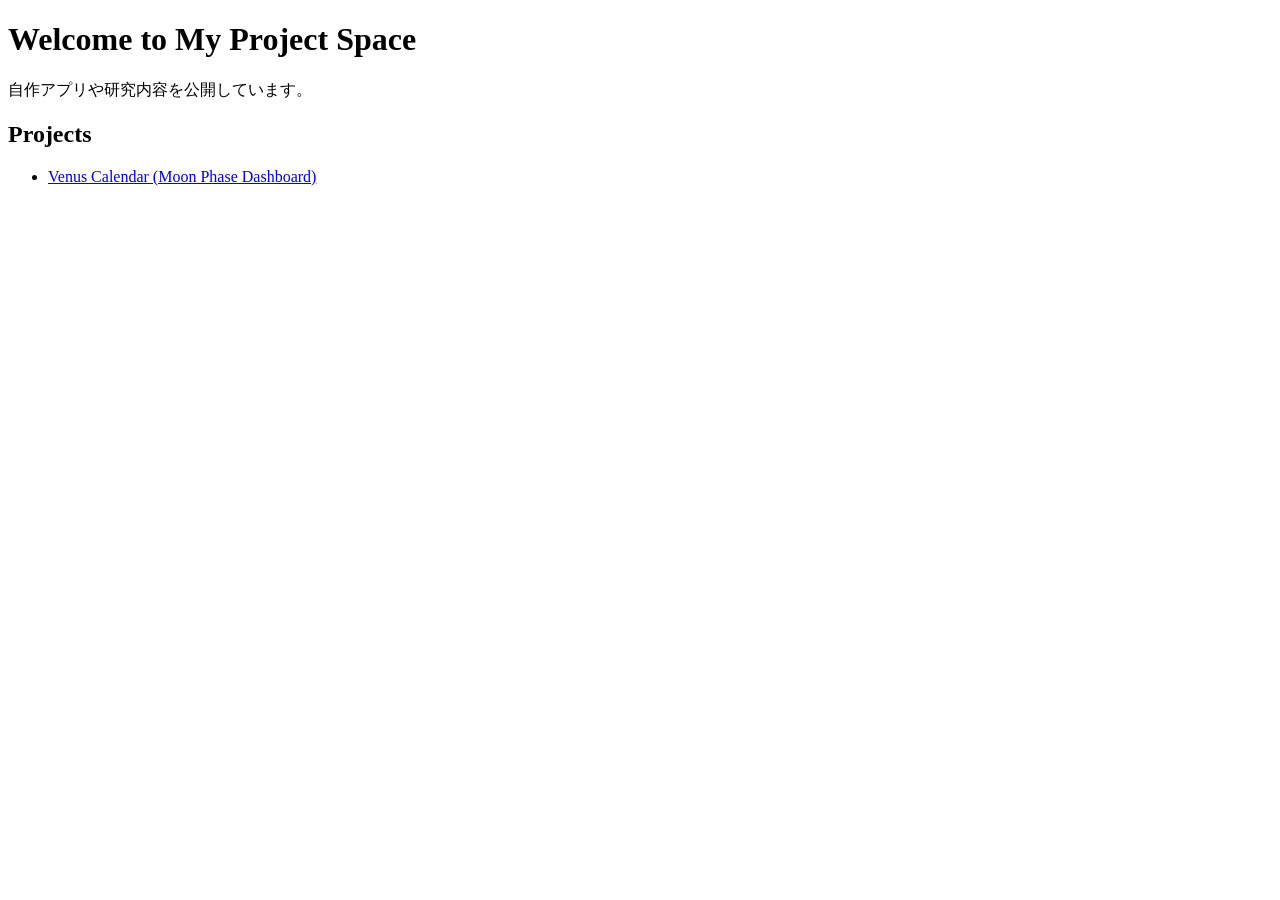
==== index.html @ c0a85e3a "Create index.html" ====
<!DOCTYPE html>
<html lang="ja">
<head>
    <meta charset="UTF-8">
    <title>Gambaranai's Portfolio</title>
    <script async src="https://pagead2.googlesyndication.com/pagead/js/adsbygoogle.js?client=ca-pub-XXXXXXXXXXXXXXXX"
     crossorigin="anonymous"></script>
</head>
<body>
    <h1>Welcome to My Project Space</h1>
    <p>自作アプリや研究内容を公開しています。</p>
    
    <h2>Projects</h2>
    <ul>
        <li><a href="https://gambaranai.github.io/Venus-Calendar/">Venus Calendar (Moon Phase Dashboard)</a></li>
    </ul>
</body>
</html>
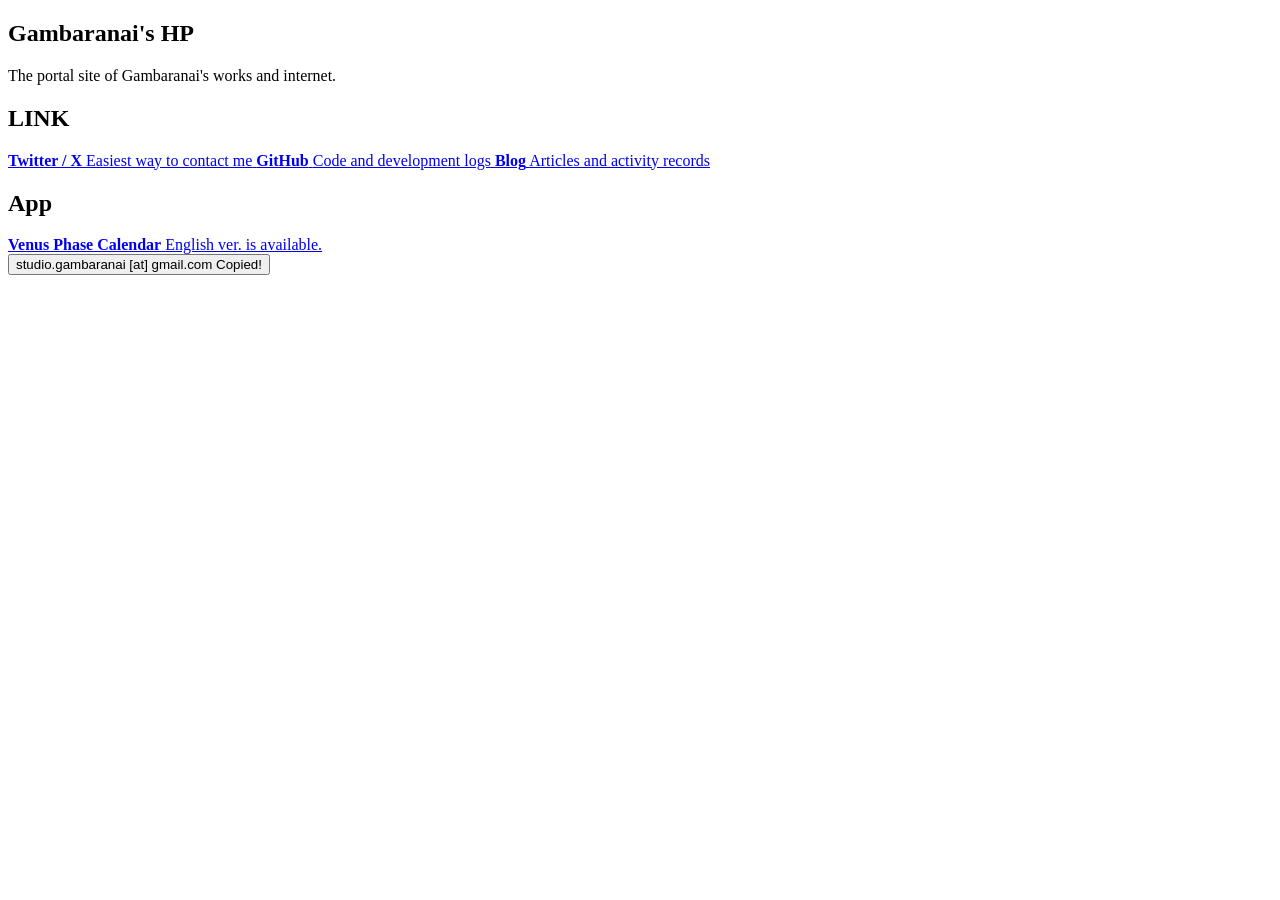
==== commit 97621ce8: "Add files via upload" ====
--- a/index.html
+++ b/index.html
@@ -1,18 +1,82 @@
 <!DOCTYPE html>
 <html lang="ja">
+
 <head>
     <meta charset="UTF-8">
-    <title>Gambaranai's Portfolio</title>
+    <meta name="viewport" content="width=device-width, initial-scale=1.0">
+    <title>Gambaranai's HP</title>
+    <link rel="stylesheet" href="style.css">
     <script async src="https://pagead2.googlesyndication.com/pagead/js/adsbygoogle.js?client=ca-pub-XXXXXXXXXXXXXXXX"
-     crossorigin="anonymous"></script>
+        crossorigin="anonymous"></script>
 </head>
+
 <body>
-    <h1>Welcome to My Project Space</h1>
-    <p>自作アプリや研究内容を公開しています。</p>
-    
-    <h2>Projects</h2>
-    <ul>
-        <li><a href="https://gambaranai.github.io/Venus-Calendar/">Venus Calendar (Moon Phase Dashboard)</a></li>
-    </ul>
+    <main class="wrap">
+        <section class="hero">
+            <h1>Gambaranai's HP</h1>
+            <p class="lead">The portal site of Gambaranai's works and internet.</p>
+
+            <section class="panel">
+                <h2>LINK</h2>
+                <div class="card-grid">
+                    <a class="link-card card-twitter" href="https://x.com/_Gambaranai_2" target="_blank"
+                        rel="noopener noreferrer">
+                        <strong>Twitter / X</strong>
+                        <span>Easiest way to contact me</span>
+                    </a>
+
+                    <a class="link-card card-github" href="https://github.com/gambaranai" target="_blank"
+                        rel="noopener noreferrer">
+                        <strong>GitHub</strong>
+                        <span>Code and development logs</span>
+                    </a>
+
+                    <a class="link-card card-blog" href="https://gambaranai-2.themedia.jp/" target="_blank"
+                        rel="noopener noreferrer">
+                        <strong>Blog</strong>
+                        <span>Articles and activity records</span>
+                    </a>
+                </div>
+            </section>
+
+            <section class="panel apps-panel">
+                <h2>App</h2>
+                <div class="card-grid">
+                    <a class="link-card" href="https://gambaranai.github.io/Venus-Calendar/" target="_blank"
+                        rel="noopener noreferrer">
+                        <strong>Venus Phase Calendar</strong>
+                        <span>English ver. is available.</span>
+                    </a>
+                </div>
+            </section>
+
+            <footer class="contact-footer">
+                <button class="email-copy-btn" id="emailCopyBtn" data-email="studio.gambaranai@gmail.com">
+                    <span class="email-text">studio.gambaranai [at] gmail.com</span>
+                    <span class="copy-feedback" id="copyFeedback">Copied!</span>
+                </button>
+            </footer>
+        </section>
+    </main>
+
+    <script>
+        const emailBtn = document.getElementById('emailCopyBtn');
+        const feedback = document.getElementById('copyFeedback');
+
+        emailBtn.addEventListener('click', () => {
+            const emailToCopy = emailBtn.getAttribute('data-email');
+            navigator.clipboard.writeText(emailToCopy).then(() => {
+                emailBtn.classList.add('copied');
+                feedback.classList.add('show');
+                setTimeout(() => {
+                    emailBtn.classList.remove('copied');
+                    feedback.classList.remove('show');
+                }, 2000);
+            }).catch(err => {
+                console.error('Failed to copy text: ', err);
+            });
+        });
+    </script>
 </body>
-</html>
+
+</html>
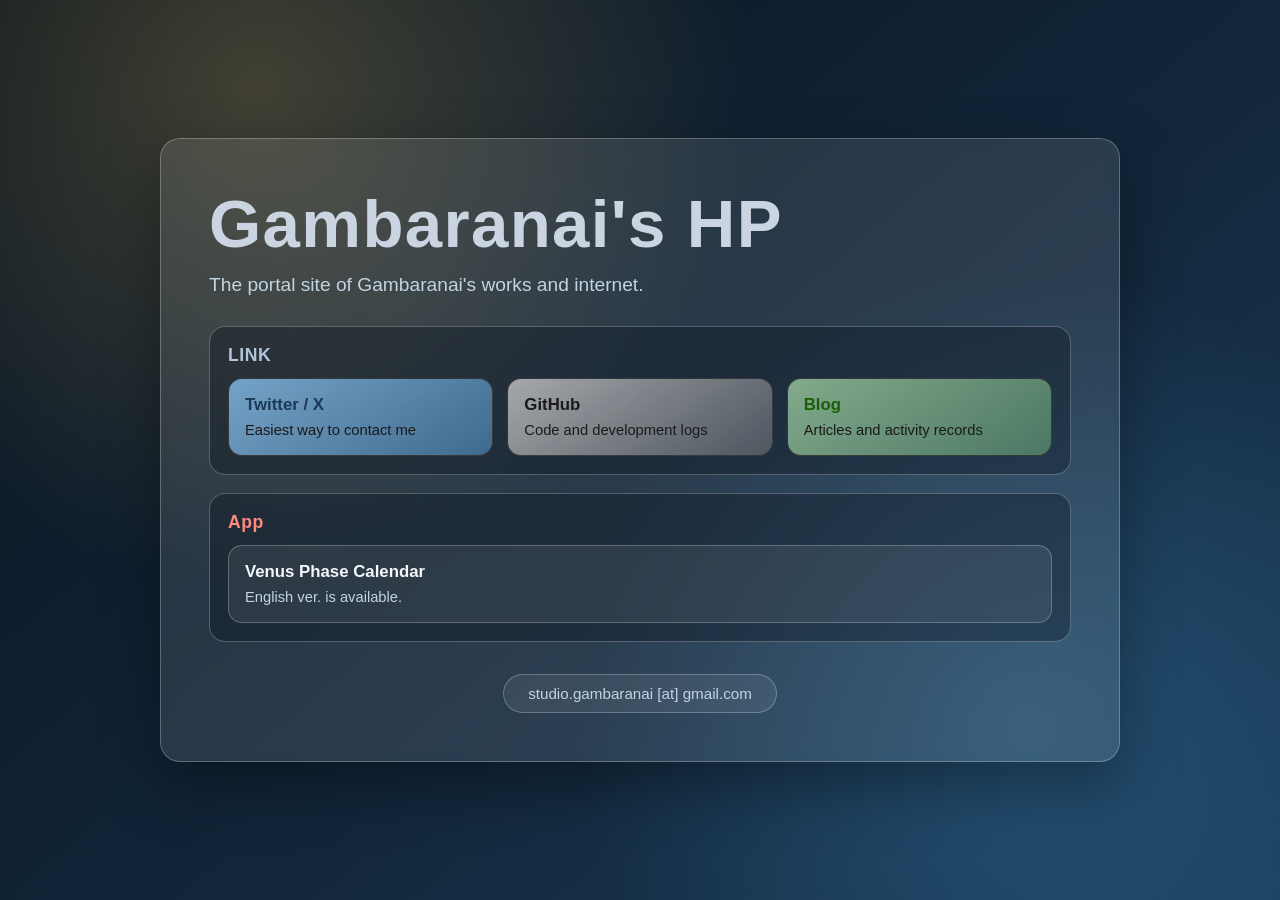
==== commit 4e8cdd19: "Add files via upload" ====
--- a/index.html
+++ b/index.html
@@ -6,7 +6,7 @@
     <meta name="viewport" content="width=device-width, initial-scale=1.0">
     <title>Gambaranai's HP</title>
     <link rel="stylesheet" href="style.css">
-    <script async src="https://pagead2.googlesyndication.com/pagead/js/adsbygoogle.js?client=ca-pub-XXXXXXXXXXXXXXXX"
+    <script async src="https://pagead2.googlesyndication.com/pagead/js/adsbygoogle.js?client=ca-pub-9743350076407561"
         crossorigin="anonymous"></script>
 </head>
 
--- a/style.css
+++ b/style.css
@@ -0,0 +1,223 @@
+:root {
+    --bg-deep: #09131d;
+    --bg-mid: #12263a;
+    --bg-light: #1b3d5a;
+    --text-main: #f3f7fa;
+    --text-sub: #c2d4e2;
+    --accent: #ffd166;
+    --card: rgba(255, 255, 255, 0.1);
+    --card-border: rgba(255, 255, 255, 0.25);
+}
+
+* {
+    box-sizing: border-box;
+}
+
+body {
+    margin: 0;
+    min-height: 100vh;
+    color: var(--text-main);
+    font-family: "Segoe UI", "Hiragino Kaku Gothic ProN", "Meiryo", sans-serif;
+    background:
+        radial-gradient(circle at 20% 10%, rgba(255, 209, 102, 0.22), transparent 38%),
+        radial-gradient(circle at 80% 80%, rgba(85, 187, 255, 0.2), transparent 36%),
+        linear-gradient(140deg, var(--bg-deep), var(--bg-mid) 56%, var(--bg-light));
+    display: grid;
+    place-items: center;
+    padding: 24px;
+}
+
+.wrap {
+    width: min(960px, 100%);
+    backdrop-filter: blur(6px);
+}
+
+.hero {
+    border: 1px solid var(--card-border);
+    background: var(--card);
+    border-radius: 20px;
+    padding: clamp(24px, 5vw, 48px);
+    box-shadow: 0 24px 60px rgba(0, 0, 0, 0.35);
+    animation: rise 800ms ease both;
+}
+
+h1 {
+    margin: 0;
+    font-size: clamp(2.1rem, 8vw, 4.2rem);
+    letter-spacing: 0.02em;
+    line-height: 1.1;
+    color: #cbd5e1;
+}
+
+.lead {
+    margin: 14px 0 30px;
+    color: var(--text-sub);
+    font-size: clamp(1rem, 2.6vw, 1.2rem);
+}
+
+.panel {
+    border: 1px solid var(--card-border);
+    border-radius: 16px;
+    padding: 18px;
+    background: rgba(9, 19, 29, 0.35);
+}
+
+.panel + .panel {
+    margin-top: 18px;
+}
+
+h2 {
+    margin: 0 0 12px;
+    font-size: 1.1rem;
+    letter-spacing: 0.03em;
+    color: #b0c4de;
+}
+
+.apps-panel h2 {
+    color: #ff8a80;
+}
+
+.card-grid {
+    display: grid;
+    grid-template-columns: repeat(auto-fit, minmax(210px, 1fr));
+    gap: 14px;
+}
+
+.apps-panel .card-grid {
+    grid-template-columns: repeat(auto-fit, minmax(250px, 1fr));
+}
+
+.link-card {
+    display: block;
+    text-decoration: none;
+    color: var(--text-main);
+    border: 1px solid var(--card-border);
+    border-radius: 14px;
+    padding: 16px;
+    background: rgba(255, 255, 255, 0.08);
+    transition: transform 180ms ease, border-color 180ms ease, background 180ms ease;
+}
+
+.link-card:hover {
+    transform: translateY(-4px);
+    border-color: var(--accent);
+    background: rgba(255, 255, 255, 0.14);
+}
+
+.link-card strong {
+    display: block;
+    font-size: 1.05rem;
+    margin-bottom: 6px;
+}
+
+.link-card span {
+    color: var(--text-sub);
+    font-size: 0.92rem;
+}
+
+.card-twitter {
+    border-color: rgba(50, 50, 50, 0.9);
+    background: linear-gradient(145deg, rgba(144, 202, 249, 0.75), rgba(100, 181, 246, 0.45));
+}
+
+.card-twitter strong{
+    color: #1b3a56;
+}
+.card-twitter span {
+    color: #1a1a1a;
+}
+
+.card-github {
+    border-color: rgba(50, 50, 50, 0.9);
+    background: linear-gradient(145deg, rgba(210, 210, 210, 0.75), rgba(135, 135, 135, 0.45));
+}
+
+.card-github strong,
+.card-github span {
+    color: #1a1a1a;
+}
+
+.card-blog {
+    border-color: rgba(50, 50, 50, 0.9);
+    background: linear-gradient(145deg, rgba(165, 214, 167, 0.75), rgba(129, 199, 132, 0.45));
+}
+
+.card-blog strong
+{
+    color: #1d5f08;
+}
+.card-blog span {
+    color: #1a1a1a;
+}
+
+.card-app {
+    border-color: rgba(50, 50, 50, 0.9);
+    background: linear-gradient(145deg, rgba(210, 210, 210, 0.75), rgba(135, 135, 135, 0.45));
+}
+
+@keyframes rise {
+    from {
+        opacity: 0;
+        transform: translateY(18px);
+    }
+
+    to {
+        opacity: 1;
+        transform: translateY(0);
+    }
+}
+
+.contact-footer {
+    margin-top: 32px;
+    text-align: center;
+}
+
+.email-copy-btn {
+    position: relative;
+    background: rgba(255, 255, 255, 0.08);
+    border: 1px solid var(--card-border);
+    border-radius: 30px;
+    padding: 10px 24px;
+    color: var(--text-sub);
+    font-size: 0.95rem;
+    font-family: inherit;
+    cursor: pointer;
+    transition: all 200ms ease;
+    overflow: hidden;
+    display: inline-flex;
+    align-items: center;
+    justify-content: center;
+    min-width: 260px;
+}
+
+.email-copy-btn:hover {
+    background: rgba(255, 255, 255, 0.14);
+    border-color: #b0c4de;
+    color: var(--text-main);
+    transform: translateY(-2px);
+}
+
+.email-text {
+    transition: opacity 200ms ease;
+}
+
+.copy-feedback {
+    position: absolute;
+    top: 50%;
+    left: 50%;
+    transform: translate(-50%, -50%);
+    opacity: 0;
+    color: #81c784;
+    font-weight: bold;
+    pointer-events: none;
+    transition: opacity 200ms ease;
+    letter-spacing: 0.05em;
+}
+
+.copy-feedback.show {
+    opacity: 1;
+}
+
+.email-copy-btn.copied .email-text {
+    opacity: 0;
+}
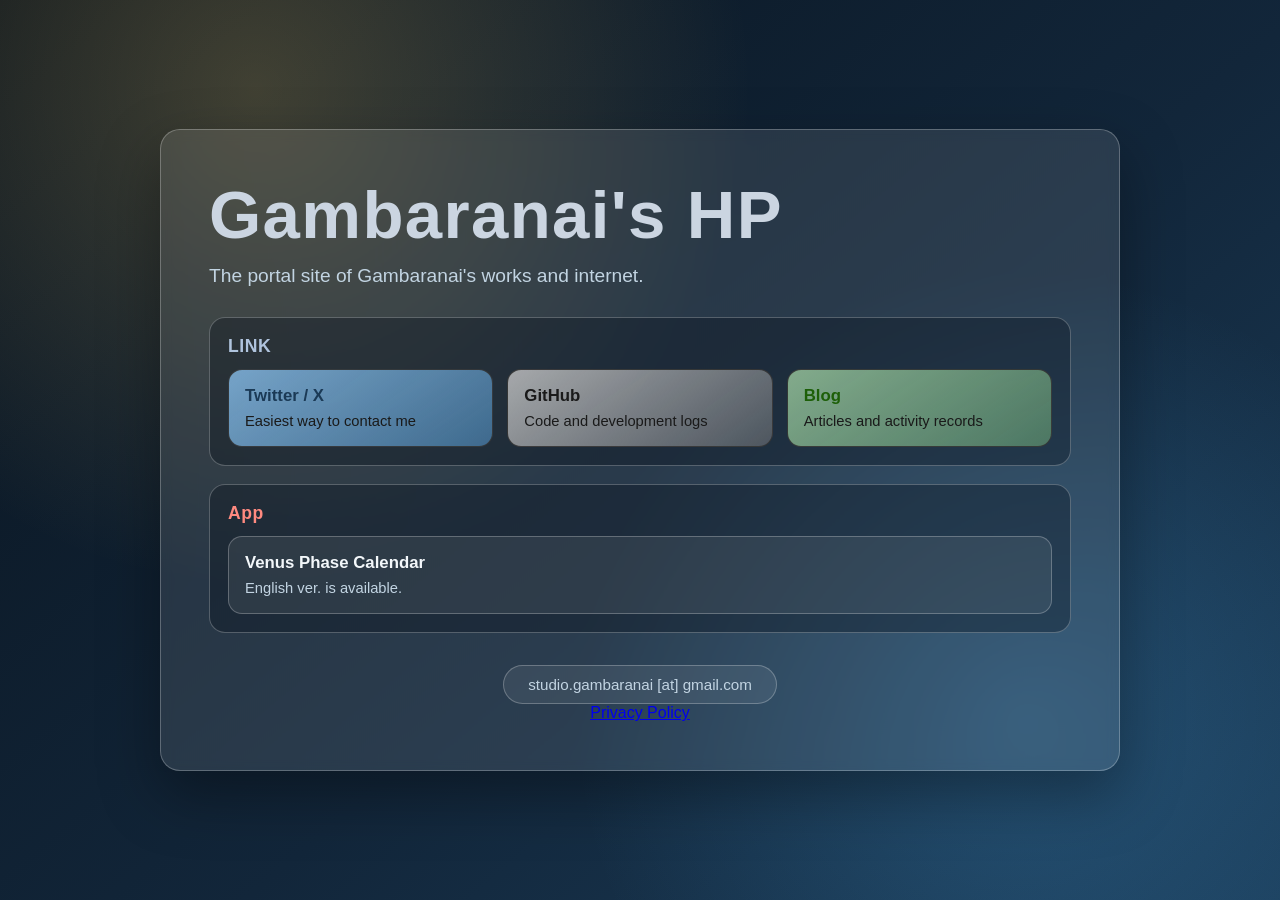
==== commit 8ba1c0bc: "Add files via upload" ====
--- a/index.html
+++ b/index.html
@@ -55,6 +55,9 @@
                     <span class="email-text">studio.gambaranai [at] gmail.com</span>
                     <span class="copy-feedback" id="copyFeedback">Copied!</span>
                 </button>
+                <div class="privacy-link-container">
+                    <a href="privacy.html" class="privacy-link">Privacy Policy</a>
+                </div>
             </footer>
         </section>
     </main>
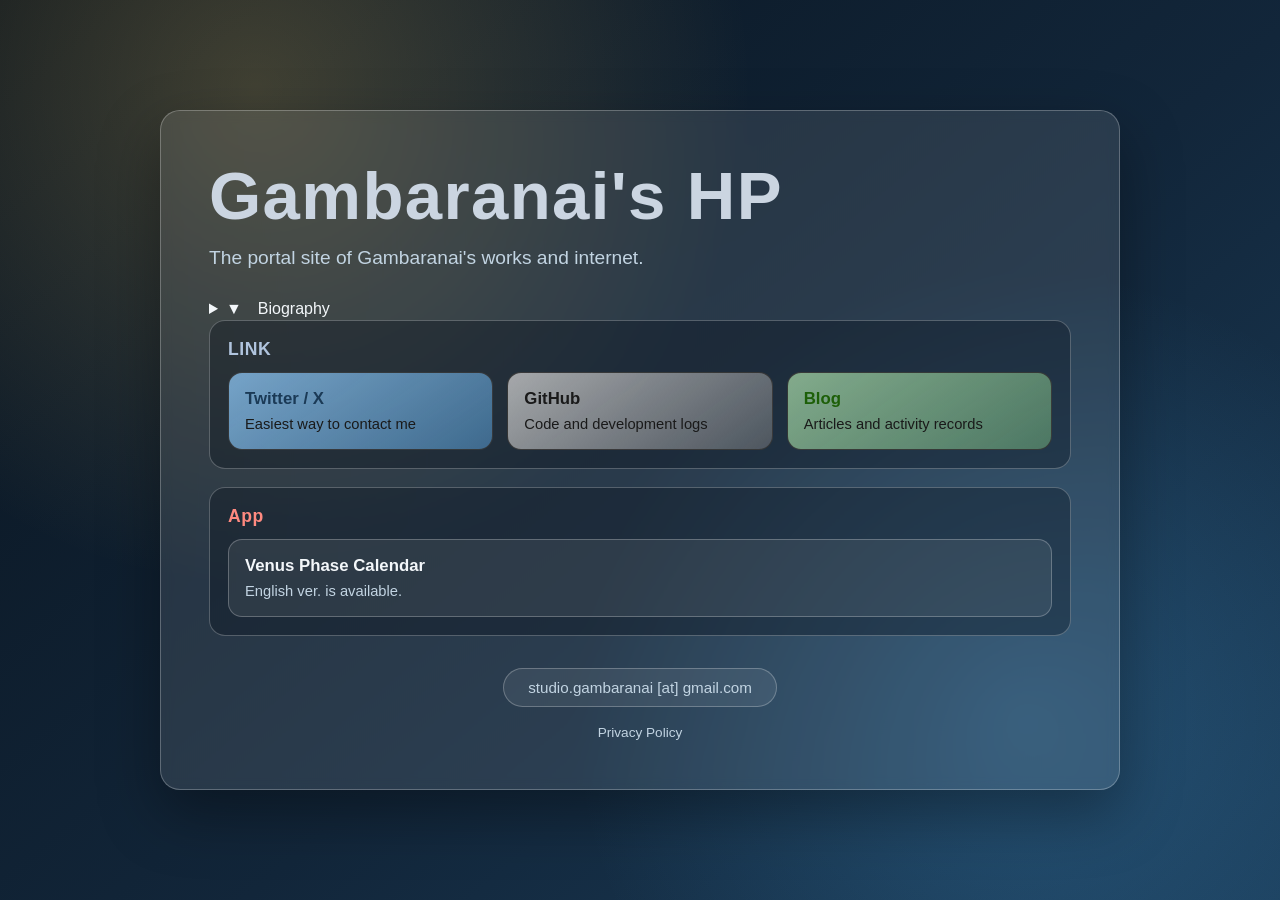
==== commit 2d158921: "Add files via upload" ====
--- a/index.html
+++ b/index.html
@@ -5,7 +5,7 @@
     <meta charset="UTF-8">
     <meta name="viewport" content="width=device-width, initial-scale=1.0">
     <title>Gambaranai's HP</title>
-    <link rel="stylesheet" href="style.css">
+    <link rel="stylesheet" href="style.css?v=3">
     <script async src="https://pagead2.googlesyndication.com/pagead/js/adsbygoogle.js?client=ca-pub-9743350076407561"
         crossorigin="anonymous"></script>
 </head>
@@ -15,6 +15,25 @@
         <section class="hero">
             <h1>Gambaranai's HP</h1>
             <p class="lead">The portal site of Gambaranai's works and internet.</p>
+
+            <details class="bio-details">
+                <summary><span class="bio-icon">▼</span>　Biography </summary>
+                <div class="bio-content">
+                    <p>@がんばらないとはインターネット上の存在である。
+                        </br>烏龍茶を名乗ることもある。
+                        </br>元々は本名に@がんばらないを付けた名称を使っていたが、いつの間にか@がんばらないが本体になっていた。
+                        </br>元ネタはもちろん日日日氏のライトノベル「ささみさん@がんばらない」である。
+                        </br>なおスペルはgambaranaiであるが、ささみさん公式がganbaranaiであることを知ったのはだいぶ経ってからのことである。
+                        </br>シャフトのアニメが好き。
+                        </br>将来の夢は自分と握手することであり、土葬されることであり、ワインの美味しい国に住むこと。
+                        </br>好きな花は月見草で、月見草の群生の上で寝転ぶことが将来の夢の一つでもある。
+                        </br>TN:町子リョウ
+                        </br>
+
+                    </p>
+
+                </div>
+            </details>
 
             <section class="panel">
                 <h2>LINK</h2>
--- a/style.css
+++ b/style.css
@@ -221,3 +221,96 @@
 .email-copy-btn.copied .email-text {
     opacity: 0;
 }
+
+.privacy-link-container {
+    margin-top: 16px;
+}
+
+.privacy-link {
+    color: var(--text-sub);
+    font-size: 0.85rem;
+    text-decoration: none;
+    transition: color 200ms ease;
+}
+
+.privacy-link:hover {
+    color: var(--text-main);
+    text-decoration: underline;
+}
+
+/* Privacy Page Styles */
+.lang-toggle-container {
+    position: absolute;
+    top: 24px;
+    right: 24px;
+    z-index: 100;
+}
+
+.lang-toggle-btn {
+    background: rgba(255, 255, 255, 0.1);
+    border: 1px solid var(--card-border);
+    color: var(--text-main);
+    padding: 6px 16px;
+    border-radius: 20px;
+    cursor: pointer;
+    font-size: 0.9rem;
+    font-family: inherit;
+    transition: all 200ms ease;
+    backdrop-filter: blur(4px);
+    font-weight: bold;
+}
+
+.lang-toggle-btn:hover {
+    background: rgba(255, 255, 255, 0.2);
+    border-color: var(--text-main);
+}
+
+.privacy-panel h1 {
+    font-size: clamp(1.8rem, 5vw, 2.8rem);
+    margin-bottom: 32px;
+}
+
+.privacy-panel h2 {
+    font-size: 1.3rem;
+    margin-top: 32px;
+    margin-bottom: 16px;
+    color: var(--text-main);
+    border-bottom: 1px solid rgba(255, 255, 255, 0.1);
+    padding-bottom: 8px;
+}
+
+.privacy-panel p {
+    color: var(--text-sub);
+    line-height: 1.7;
+    margin-bottom: 16px;
+}
+
+.privacy-panel a {
+    color: #90caf9;
+    text-decoration: none;
+}
+
+.privacy-panel a:hover {
+    text-decoration: underline;
+}
+
+.back-link {
+    margin-top: 48px;
+    text-align: center;
+}
+
+.back-link a {
+    display: inline-block;
+    padding: 10px 24px;
+    background: rgba(255, 255, 255, 0.08);
+    border: 1px solid var(--card-border);
+    border-radius: 20px;
+    color: var(--text-main);
+    transition: all 200ms ease;
+}
+
+.back-link a:hover {
+    background: rgba(255, 255, 255, 0.14);
+    transform: translateY(-2px);
+    text-decoration: none;
+}
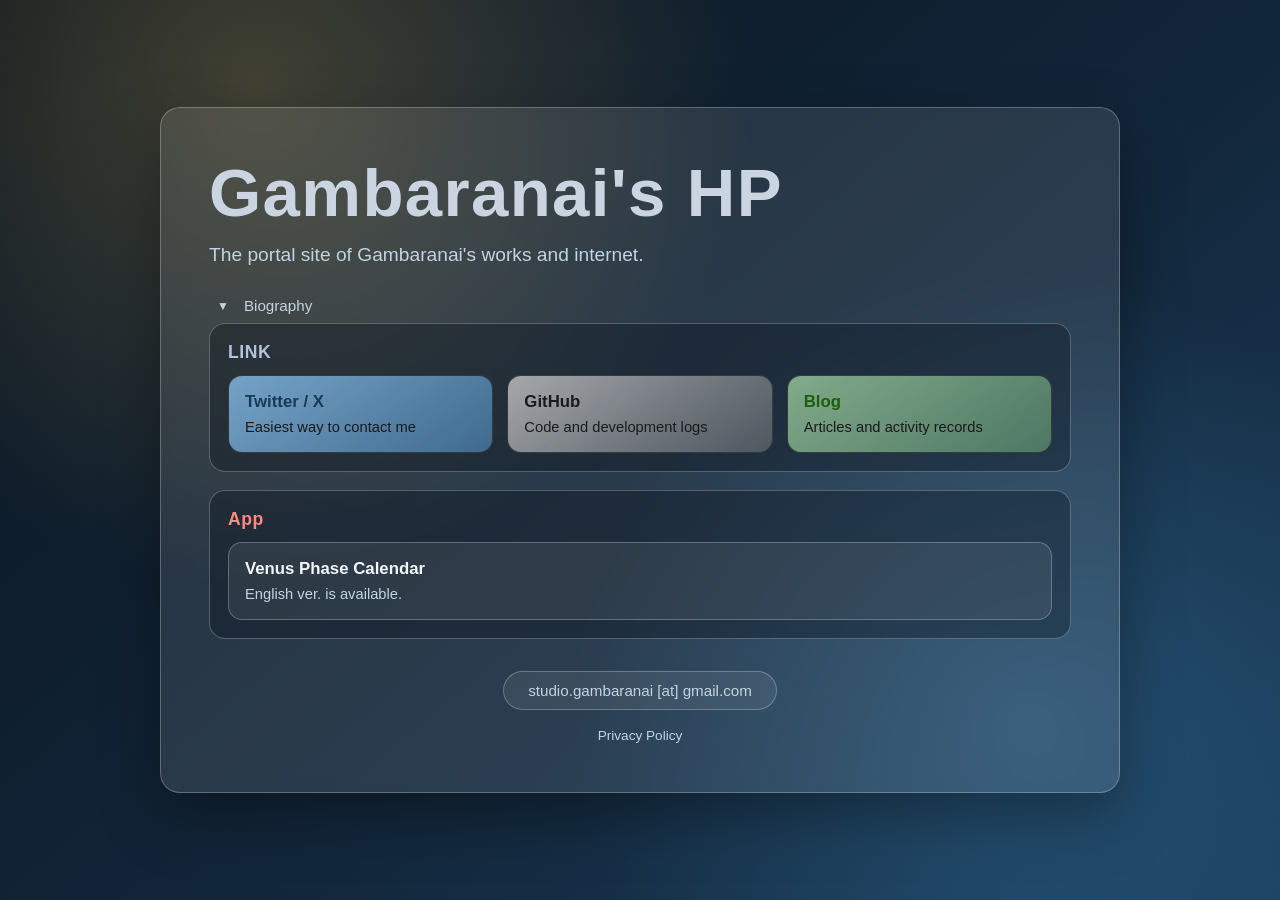
==== commit 4ace4122: "Update index.html" ====
--- a/index.html
+++ b/index.html
@@ -27,7 +27,7 @@
                         </br>シャフトのアニメが好き。
                         </br>将来の夢は自分と握手することであり、土葬されることであり、ワインの美味しい国に住むこと。
                         </br>好きな花は月見草で、月見草の群生の上で寝転ぶことが将来の夢の一つでもある。
-                        </br>TN:町子リョウ
+                        </br>TN:まちこリョウ
                         </br>
 
                     </p>
@@ -101,4 +101,4 @@
     </script>
 </body>
 
-</html>+</html>
--- a/style.css
+++ b/style.css
@@ -50,9 +50,76 @@
 }
 
 .lead {
-    margin: 14px 0 30px;
+    margin: 14px 0 24px;
+    /*bioの上の隙間調整*/
     color: var(--text-sub);
     font-size: clamp(1rem, 2.6vw, 1.2rem);
+}
+
+.bio-details {
+    margin: 0 0 20;
+    /*bioの下の隙間調整*/
+    width: 100%;
+}
+
+.bio-details summary {
+    padding: 6px 0;
+    cursor: pointer;
+    font-size: 0.95rem;
+    color: var(--text-sub);
+    display: inline-flex;
+    align-items: center;
+    list-style: none;
+    /* Hide default arrow */
+    user-select: none;
+    transition: color 0.2s ease;
+}
+
+.bio-details summary::-webkit-details-marker {
+    display: none;
+}
+
+.bio-details summary:hover {
+    color: var(--text-main);
+}
+
+.bio-icon {
+    font-size: 0.75rem;
+    transition: transform 0.3s ease;
+    color: var(--text-sub);
+    margin-left: 8px;
+}
+
+.bio-details[open] .bio-icon {
+    transform: rotate(180deg);
+}
+
+.bio-details[open] summary {
+    color: var(--text-main);
+}
+
+.bio-content {
+    padding: 8px 0 16px;
+    font-size: 0.9rem;
+    color: var(--text-sub);
+    line-height: 1.6;
+    animation: fadeInBio 0.4s ease;
+}
+
+.bio-content p {
+    margin: 0;
+}
+
+@keyframes fadeInBio {
+    from {
+        opacity: 0;
+        transform: translateY(-5px);
+    }
+
+    to {
+        opacity: 1;
+        transform: translateY(0);
+    }
 }
 
 .panel {
@@ -62,7 +129,7 @@
     background: rgba(9, 19, 29, 0.35);
 }
 
-.panel + .panel {
+.panel+.panel {
     margin-top: 18px;
 }
 
@@ -120,9 +187,10 @@
     background: linear-gradient(145deg, rgba(144, 202, 249, 0.75), rgba(100, 181, 246, 0.45));
 }
 
-.card-twitter strong{
+.card-twitter strong {
     color: #1b3a56;
 }
+
 .card-twitter span {
     color: #1a1a1a;
 }
@@ -142,10 +210,10 @@
     background: linear-gradient(145deg, rgba(165, 214, 167, 0.75), rgba(129, 199, 132, 0.45));
 }
 
-.card-blog strong
-{
+.card-blog strong {
     color: #1d5f08;
 }
+
 .card-blog span {
     color: #1a1a1a;
 }
@@ -313,4 +381,4 @@
     background: rgba(255, 255, 255, 0.14);
     transform: translateY(-2px);
     text-decoration: none;
-}
+}
